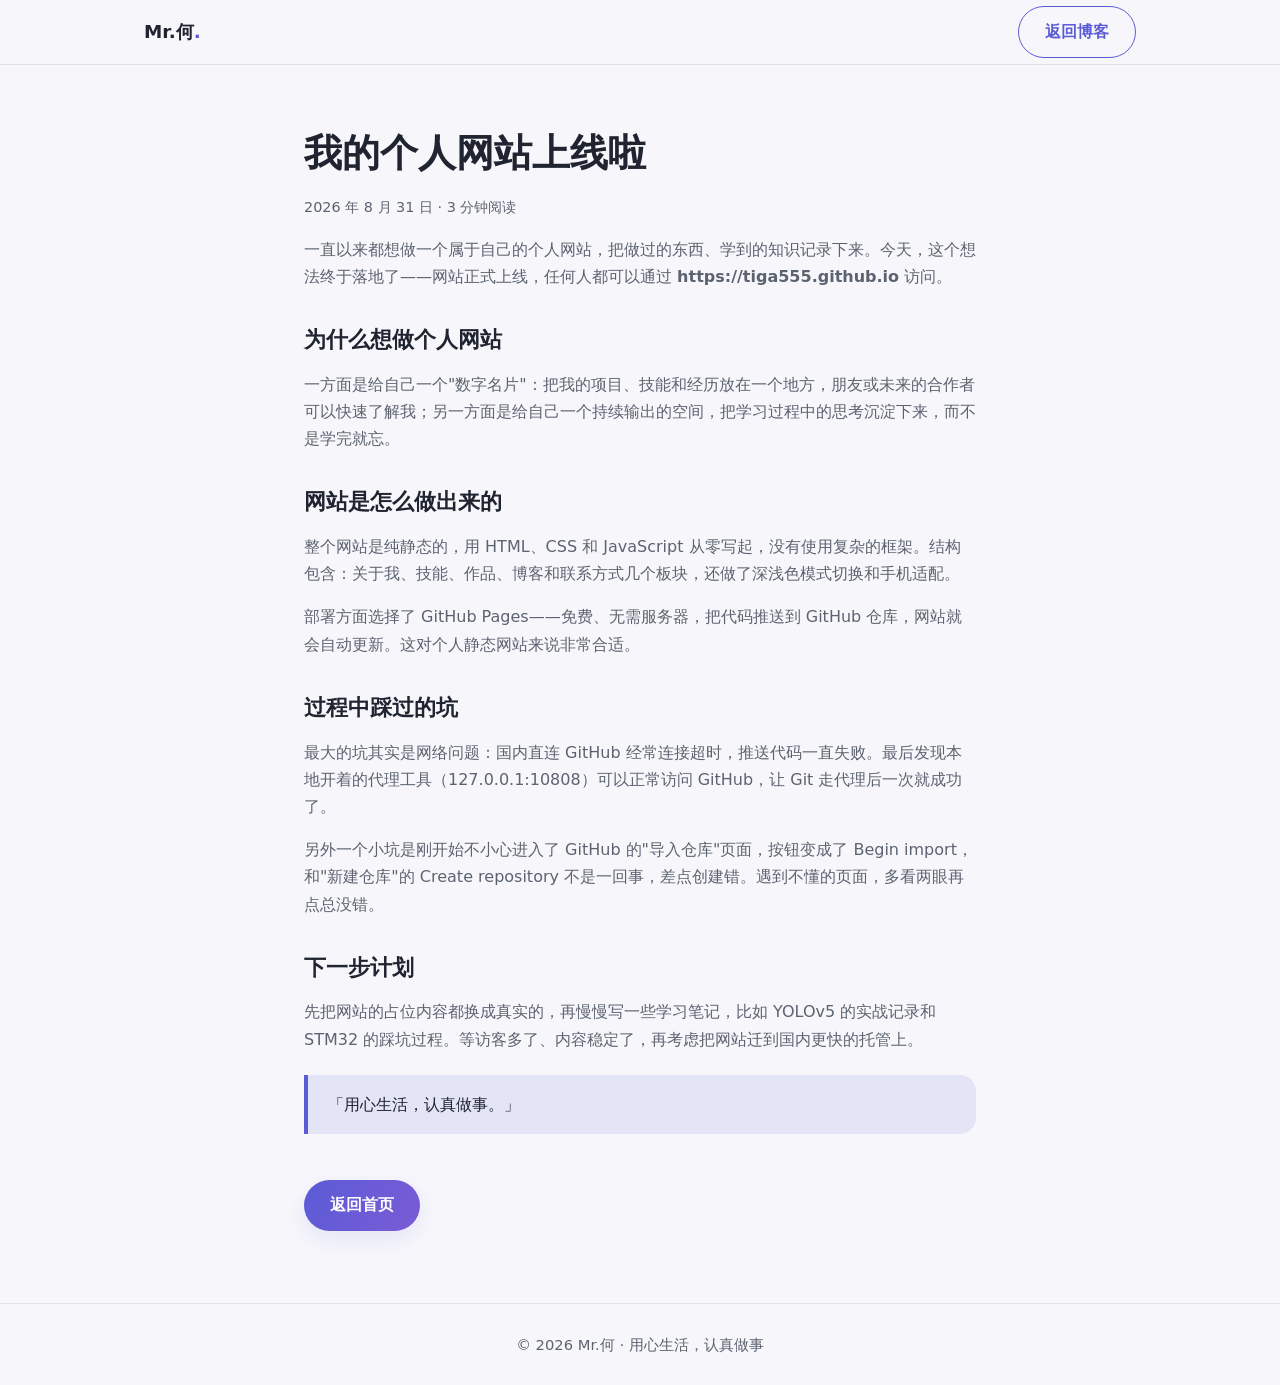
==== posts/my-website-launch.html @ 85632882 "美化网站：添加头像、项目封面、首篇博客，优化技能/作品/联系板块" ====
<!DOCTYPE html>
<html lang="zh-CN">
<head>
  <meta charset="UTF-8">
  <meta name="viewport" content="width=device-width, initial-scale=1.0">
  <title>我的个人网站上线啦 | Mr.何</title>
  <meta name="description" content="从零搭建个人网站并部署到 GitHub Pages 的过程记录。">
  <link rel="stylesheet" href="../css/style.css">
  <link rel="icon" href="data:image/svg+xml,<svg xmlns='http://www.w3.org/2000/svg' viewBox='0 0 100 100'><text y='.9em' font-size='90'>✦</text></svg>">
</head>
<body>

  <header class="site-header">
    <nav class="nav container" aria-label="主导航">
      <a class="nav-brand" href="../index.html">Mr.何<span class="nav-brand-dot">.</span></a>
      <a class="btn btn-ghost" href="../index.html#blog">返回博客</a>
    </nav>
  </header>

  <main>
    <article class="post-article container">
      <h1>我的个人网站上线啦</h1>
      <p class="post-meta">2026 年 8 月 31 日 · 3 分钟阅读</p>

      <p>一直以来都想做一个属于自己的个人网站，把做过的东西、学到的知识记录下来。今天，这个想法终于落地了——网站正式上线，任何人都可以通过 <strong>https://tiga555.github.io</strong> 访问。</p>

      <h2>为什么想做个人网站</h2>
      <p>一方面是给自己一个"数字名片"：把我的项目、技能和经历放在一个地方，朋友或未来的合作者可以快速了解我；另一方面是给自己一个持续输出的空间，把学习过程中的思考沉淀下来，而不是学完就忘。</p>

      <h2>网站是怎么做出来的</h2>
      <p>整个网站是纯静态的，用 HTML、CSS 和 JavaScript 从零写起，没有使用复杂的框架。结构包含：关于我、技能、作品、博客和联系方式几个板块，还做了深浅色模式切换和手机适配。</p>
      <p>部署方面选择了 GitHub Pages——免费、无需服务器，把代码推送到 GitHub 仓库，网站就会自动更新。这对个人静态网站来说非常合适。</p>

      <h2>过程中踩过的坑</h2>
      <p>最大的坑其实是网络问题：国内直连 GitHub 经常连接超时，推送代码一直失败。最后发现本地开着的代理工具（127.0.0.1:10808）可以正常访问 GitHub，让 Git 走代理后一次就成功了。</p>
      <p>另外一个小坑是刚开始不小心进入了 GitHub 的"导入仓库"页面，按钮变成了 Begin import，和"新建仓库"的 Create repository 不是一回事，差点创建错。遇到不懂的页面，多看两眼再点总没错。</p>

      <h2>下一步计划</h2>
      <p>先把网站的占位内容都换成真实的，再慢慢写一些学习笔记，比如 YOLOv5 的实战记录和 STM32 的踩坑过程。等访客多了、内容稳定了，再考虑把网站迁到国内更快的托管上。</p>

      <blockquote>「用心生活，认真做事。」</blockquote>

      <a class="btn btn-primary" href="../index.html">返回首页</a>
    </article>
  </main>

  <footer class="site-footer">
    <div class="container">
      <p>© 2026 Mr.何 · 用心生活，认真做事</p>
    </div>
  </footer>

</body>
</html>
---- css/style.css ----
:root {
  --bg: #f7f7fb;
  --bg-alt: #ffffff;
  --surface: #ffffff;
  --text: #1f2430;
  --text-muted: #5c6370;
  --primary: #5b5bd6;
  --primary-strong: #4343b3;
  --primary-soft: rgba(91, 91, 214, 0.12);
  --border: rgba(31, 36, 48, 0.1);
  --shadow: 0 10px 30px rgba(31, 36, 48, 0.08);
  --radius: 16px;
  --container: 1040px;
}

[data-theme="dark"] {
  --bg: #11131a;
  --bg-alt: #171a23;
  --surface: #1c202b;
  --text: #eef0f6;
  --text-muted: #a5adbe;
  --primary: #8b8bff;
  --primary-strong: #a6a6ff;
  --primary-soft: rgba(139, 139, 255, 0.16);
  --border: rgba(238, 240, 246, 0.1);
  --shadow: 0 10px 30px rgba(0, 0, 0, 0.35);
}

* {
  margin: 0;
  padding: 0;
  box-sizing: border-box;
}

html {
  scroll-behavior: smooth;
  scroll-padding-top: 76px;
}

body {
  font-family: "PingFang SC", "Microsoft YaHei", "Hiragino Sans GB", "Noto Sans SC", system-ui, -apple-system, sans-serif;
  background: var(--bg);
  color: var(--text);
  line-height: 1.7;
  transition: background 0.3s ease, color 0.3s ease;
}

.container {
  max-width: var(--container);
  margin: 0 auto;
  padding: 0 24px;
}

a {
  color: var(--primary);
  text-decoration: none;
}

a:hover {
  color: var(--primary-strong);
}

/* ---------- 顶部导航 ---------- */
.site-header {
  position: fixed;
  top: 0;
  left: 0;
  right: 0;
  z-index: 100;
  background: color-mix(in srgb, var(--bg) 82%, transparent);
  backdrop-filter: blur(12px);
  -webkit-backdrop-filter: blur(12px);
  border-bottom: 1px solid var(--border);
}

.nav {
  display: flex;
  align-items: center;
  gap: 24px;
  height: 64px;
}

.nav-brand {
  font-size: 1.15rem;
  font-weight: 700;
  color: var(--text);
  margin-right: auto;
}

.nav-brand-dot {
  color: var(--primary);
}

.nav-links {
  display: flex;
  list-style: none;
  gap: 26px;
}

.nav-links a {
  color: var(--text-muted);
  font-size: 0.95rem;
  font-weight: 500;
}

.nav-links a:hover {
  color: var(--primary);
}

.theme-toggle,
.nav-toggle {
  border: 1px solid var(--border);
  background: var(--surface);
  color: var(--text);
  width: 40px;
  height: 40px;
  border-radius: 12px;
  cursor: pointer;
  font-size: 1.05rem;
  display: inline-flex;
  align-items: center;
  justify-content: center;
  transition: transform 0.2s ease, border-color 0.2s ease;
}

.theme-toggle {
  border: none;
  background: var(--primary-soft);
}

.theme-toggle:hover,
.nav-toggle:hover {
  transform: translateY(-1px);
  border-color: var(--primary);
}

.nav-toggle {
  display: none;
  flex-direction: column;
  gap: 4px;
}

.nav-toggle span {
  width: 18px;
  height: 2px;
  background: var(--text);
  border-radius: 2px;
  transition: transform 0.25s ease, opacity 0.25s ease;
}

.nav-toggle.open span:nth-child(1) {
  transform: translateY(6px) rotate(45deg);
}

.nav-toggle.open span:nth-child(2) {
  opacity: 0;
}

.nav-toggle.open span:nth-child(3) {
  transform: translateY(-6px) rotate(-45deg);
}

/* ---------- 首屏 ---------- */
.hero {
  min-height: 80vh;
  display: flex;
  align-items: center;
  justify-content: center;
  text-align: center;
  position: relative;
  overflow: hidden;
}

.hero::before {
  content: "";
  position: absolute;
  inset: 0;
  background:
    radial-gradient(600px 300px at 15% 20%, var(--primary-soft), transparent 70%),
    radial-gradient(700px 350px at 85% 75%, rgba(255, 170, 90, 0.12), transparent 70%);
  pointer-events: none;
}

.hero-inner {
  position: relative;
  padding-top: 100px;
}

.hero-avatar {
  width: 96px;
  height: 96px;
  margin: 0 auto 24px;
  border-radius: 50%;
  background: linear-gradient(135deg, var(--primary), #9a6fe0);
  color: #fff;
  font-size: 1.6rem;
  font-weight: 700;
  display: flex;
  align-items: center;
  justify-content: center;
  box-shadow: 0 12px 32px var(--primary-soft);
}

.hero-hello {
  color: var(--text-muted);
  font-size: 1.05rem;
}

.hero-name {
  font-size: clamp(2.4rem, 7vw, 4.2rem);
  font-weight: 800;
  letter-spacing: 0.02em;
  margin: 8px 0 16px;
  background: linear-gradient(120deg, var(--primary), #c06fe0);
  -webkit-background-clip: text;
  background-clip: text;
  color: transparent;
}

.hero-tagline {
  max-width: 560px;
  margin: 0 auto 32px;
  color: var(--text-muted);
  font-size: 1.08rem;
  min-height: 2.4em;
}

.hero-actions {
  display: flex;
  gap: 14px;
  justify-content: center;
  flex-wrap: wrap;
}

/* ---------- 通用按钮 ---------- */
.btn {
  display: inline-block;
  padding: 12px 26px;
  border-radius: 999px;
  font-weight: 600;
  font-size: 0.98rem;
  border: none;
  cursor: pointer;
  transition: transform 0.2s ease, box-shadow 0.2s ease, background 0.2s ease;
}

.btn:hover {
  transform: translateY(-2px);
}

.btn-primary {
  background: linear-gradient(120deg, var(--primary), #7b5bd6);
  color: #fff;
  box-shadow: 0 8px 24px var(--primary-soft);
}

.btn-primary:hover {
  color: #fff;
  box-shadow: 0 12px 30px var(--primary-soft);
}

.btn-ghost {
  background: transparent;
  color: var(--primary);
  border: 1.5px solid var(--primary);
}

/* ---------- 通用章节 ---------- */
.section {
  padding: 90px 0;
}

.section-alt {
  background: var(--bg-alt);
  border-top: 1px solid var(--border);
  border-bottom: 1px solid var(--border);
}

.section-title {
  font-size: clamp(1.7rem, 4vw, 2.2rem);
  font-weight: 800;
  text-align: center;
  margin-bottom: 12px;
}

.section-subtitle {
  text-align: center;
  color: var(--text-muted);
  max-width: 560px;
  margin: 0 auto 48px;
}

/* ---------- 关于 ---------- */
.about-grid {
  display: grid;
  grid-template-columns: 280px 1fr;
  gap: 48px;
  align-items: start;
}

.about-photo {
  width: 220px;
  aspect-ratio: 1 / 1;
  border-radius: 50%;
  background: linear-gradient(150deg, var(--primary), #9a6fe0);
  border: none;
  display: flex;
  flex-direction: column;
  align-items: center;
  justify-content: center;
  color: #fff;
  gap: 10px;
  box-shadow: 0 16px 40px var(--primary-soft);
}

.about-photo-letter {
  font-size: 4.6rem;
  font-weight: 800;
  line-height: 1;
}

.about-photo-name {
  font-size: 1rem;
  opacity: 0.9;
  letter-spacing: 0.08em;
}

.about-text p {
  margin-bottom: 14px;
  color: var(--text-muted);
}

.about-text blockquote {
  margin: 18px 0;
  padding: 16px 20px;
  border-left: 4px solid var(--primary);
  background: var(--primary-soft);
  border-radius: 0 var(--radius) var(--radius) 0;
  color: var(--text);
  font-style: italic;
}

.about-facts {
  list-style: none;
  margin-top: 20px;
  display: grid;
  gap: 10px;
}

.about-facts li {
  color: var(--text-muted);
}

.about-facts strong {
  color: var(--text);
}

/* ---------- 技能 ---------- */
.skills-grid {
  display: grid;
  grid-template-columns: repeat(auto-fit, minmax(220px, 1fr));
  gap: 20px;
}

.skill-card {
  background: var(--surface);
  border: 1px solid var(--border);
  border-radius: var(--radius);
  padding: 24px;
  box-shadow: var(--shadow);
}

.skill-head {
  display: flex;
  align-items: center;
  justify-content: space-between;
  gap: 12px;
  margin-bottom: 16px;
}

.skill-head h3 {
  font-size: 1.02rem;
  margin: 0;
}

.skill-level {
  font-size: 0.78rem;
  color: var(--primary);
  background: var(--primary-soft);
  padding: 3px 10px;
  border-radius: 999px;
  white-space: nowrap;
}

.skill-bar {
  height: 10px;
  background: var(--primary-soft);
  border-radius: 999px;
  overflow: hidden;
}

.skill-bar span {
  display: block;
  height: 100%;
  width: var(--p);
  background: linear-gradient(90deg, var(--primary), #9a6fe0);
  border-radius: 999px;
  transition: width 0.8s ease;
}

/* ---------- 卡片（作品 / 博客） ---------- */
.card-grid {
  display: grid;
  grid-template-columns: repeat(auto-fit, minmax(280px, 1fr));
  gap: 24px;
}

.card {
  background: var(--surface);
  border: 1px solid var(--border);
  border-radius: var(--radius);
  overflow: hidden;
  box-shadow: var(--shadow);
  transition: transform 0.25s ease, box-shadow 0.25s ease;
}

.card:hover {
  transform: translateY(-5px);
  box-shadow: 0 18px 40px var(--shadow);
}

.card-thumb {
  aspect-ratio: 16 / 9;
  background:
    linear-gradient(135deg, var(--primary-soft), transparent),
    repeating-linear-gradient(45deg, var(--primary-soft) 0 12px, transparent 12px 24px);
  display: flex;
  align-items: center;
  justify-content: center;
  color: var(--text-muted);
  font-size: 0.9rem;
}

.card-thumb img,
.card-thumb video {
  width: 100%;
  height: 100%;
  object-fit: cover;
  display: block;
  background: #000;
}

.card-video-cover {
  position: relative;
  flex-direction: column;
  gap: 12px;
  background: linear-gradient(135deg, var(--primary), #9a6fe0 60%, #c06fe0);
  cursor: pointer;
  overflow: hidden;
  color: #fff;
}

.card-video-cover video {
  position: absolute;
  inset: 0;
  object-fit: contain;
  opacity: 0;
  pointer-events: none;
  transition: opacity 0.3s ease;
}

.card-video-cover.playing video {
  opacity: 1;
  pointer-events: auto;
}

.card-video-cover.playing .play-icon,
.card-video-cover.playing .play-label {
  display: none;
}

.card-link-cover {
  flex-direction: column;
  gap: 8px;
  color: #fff;
  background: linear-gradient(135deg, #16a3b8, #4f8fe0 60%, #6a5bd6);
  text-decoration: none;
}

.card-link-cover:hover {
  color: #fff;
}

.card-link-cover:hover .link-icon {
  transform: translate(2px, -2px);
}

.link-icon {
  font-size: 2.2rem;
  font-weight: 700;
  line-height: 1;
  transition: transform 0.2s ease;
}

.link-domain {
  font-size: 1.05rem;
  font-weight: 700;
  letter-spacing: 0.02em;
}

.link-hint {
  font-size: 0.85rem;
  opacity: 0.88;
}

.play-icon {
  width: 58px;
  height: 58px;
  border-radius: 50%;
  background: rgba(255, 255, 255, 0.92);
  color: var(--primary);
  display: flex;
  align-items: center;
  justify-content: center;
  font-size: 1.35rem;
  padding-left: 4px;
  box-shadow: 0 10px 28px rgba(0, 0, 0, 0.28);
  transition: transform 0.2s ease;
}

.card-video-cover:hover .play-icon {
  transform: scale(1.08);
}

.play-label {
  font-size: 0.9rem;
  font-weight: 600;
  text-shadow: 0 1px 6px rgba(0, 0, 0, 0.25);
}

.card-pending {
  background: color-mix(in srgb, var(--surface) 55%, transparent);
  border-style: dashed;
  box-shadow: var(--shadow);
}

.card-pending .card-meta {
  color: var(--text-muted) !important;
}

.card-body {
  padding: 22px;
}

.card-body h3 {
  font-size: 1.12rem;
  margin-bottom: 8px;
}

.card-body p {
  color: var(--text-muted);
  font-size: 0.95rem;
  margin-bottom: 14px;
}

.card-meta {
  font-size: 0.82rem !important;
  color: var(--primary) !important;
  margin-bottom: 6px !important;
}

.card-link {
  font-weight: 600;
  font-size: 0.95rem;
}

/* ---------- 联系 ---------- */
.contact-wrap {
  max-width: 640px;
}

.contact-form {
  display: grid;
  gap: 16px;
  margin-bottom: 36px;
}

.form-row {
  display: grid;
  gap: 6px;
}

.form-row label {
  font-size: 0.9rem;
  font-weight: 600;
}

.form-row input,
.form-row textarea {
  padding: 12px 14px;
  border-radius: 12px;
  border: 1px solid var(--border);
  background: var(--surface);
  color: var(--text);
  font: inherit;
  resize: vertical;
}

.form-row input:focus,
.form-row textarea:focus {
  outline: none;
  border-color: var(--primary);
  box-shadow: 0 0 0 3px var(--primary-soft);
}

.contact-form .btn {
  justify-self: start;
}

.form-tip {
  font-size: 0.92rem;
  color: var(--primary);
  font-weight: 500;
}

.contact-links {
  display: flex;
  flex-direction: column;
  gap: 8px;
}

.contact-tag {
  display: inline-block;
  min-width: 58px;
  margin-right: 10px;
  padding: 2px 10px;
  border-radius: 999px;
  background: var(--primary-soft);
  color: var(--primary);
  font-size: 0.8rem;
  font-weight: 600;
  text-align: center;
}

.contact-link {
  color: var(--text-muted);
  font-size: 0.98rem;
  display: inline-flex;
  align-items: center;
}

.contact-link:hover {
  color: var(--primary);
}

/* ---------- 文章页 ---------- */
.post-article {
  max-width: 720px;
  margin: 0 auto;
  padding: 120px 24px 72px;
}

.post-article h1 {
  font-size: clamp(1.8rem, 4vw, 2.4rem);
  font-weight: 800;
  margin-bottom: 10px;
}

.post-meta {
  color: var(--text-muted);
  font-size: 0.9rem;
  margin-bottom: 36px;
}

.post-article h2 {
  font-size: 1.35rem;
  margin: 32px 0 12px;
}

.post-article p {
  color: var(--text-muted);
  margin-bottom: 16px;
}

.post-article blockquote {
  margin: 22px 0;
  padding: 16px 20px;
  border-left: 4px solid var(--primary);
  background: var(--primary-soft);
  border-radius: 0 var(--radius) var(--radius) 0;
}

.post-article .btn {
  margin-top: 24px;
}

/* ---------- 页脚 ---------- */
.site-footer {
  border-top: 1px solid var(--border);
  padding: 28px 0;
  text-align: center;
  color: var(--text-muted);
  font-size: 0.92rem;
}

/* ---------- 响应式 ---------- */
@media (max-width: 760px) {
  .nav-toggle {
    display: inline-flex;
  }

  .nav-links {
    position: absolute;
    top: 64px;
    left: 0;
    right: 0;
    flex-direction: column;
    gap: 0;
    background: var(--bg);
    border-bottom: 1px solid var(--border);
    display: none;
    padding: 8px 24px 16px;
  }

  .nav-links.open {
    display: flex;
  }

  .nav-links li a {
    display: block;
    padding: 12px 0;
  }

  .about-grid {
    grid-template-columns: 1fr;
  }

  .about-photo {
    margin: 0 auto;
  }

  .section {
    padding: 64px 0;
  }
}

/* 滚动进入动画 */
.reveal {
  opacity: 0;
  transform: translateY(24px);
  transition: opacity 0.6s ease, transform 0.6s ease;
}

.reveal.visible {
  opacity: 1;
  transform: none;
}
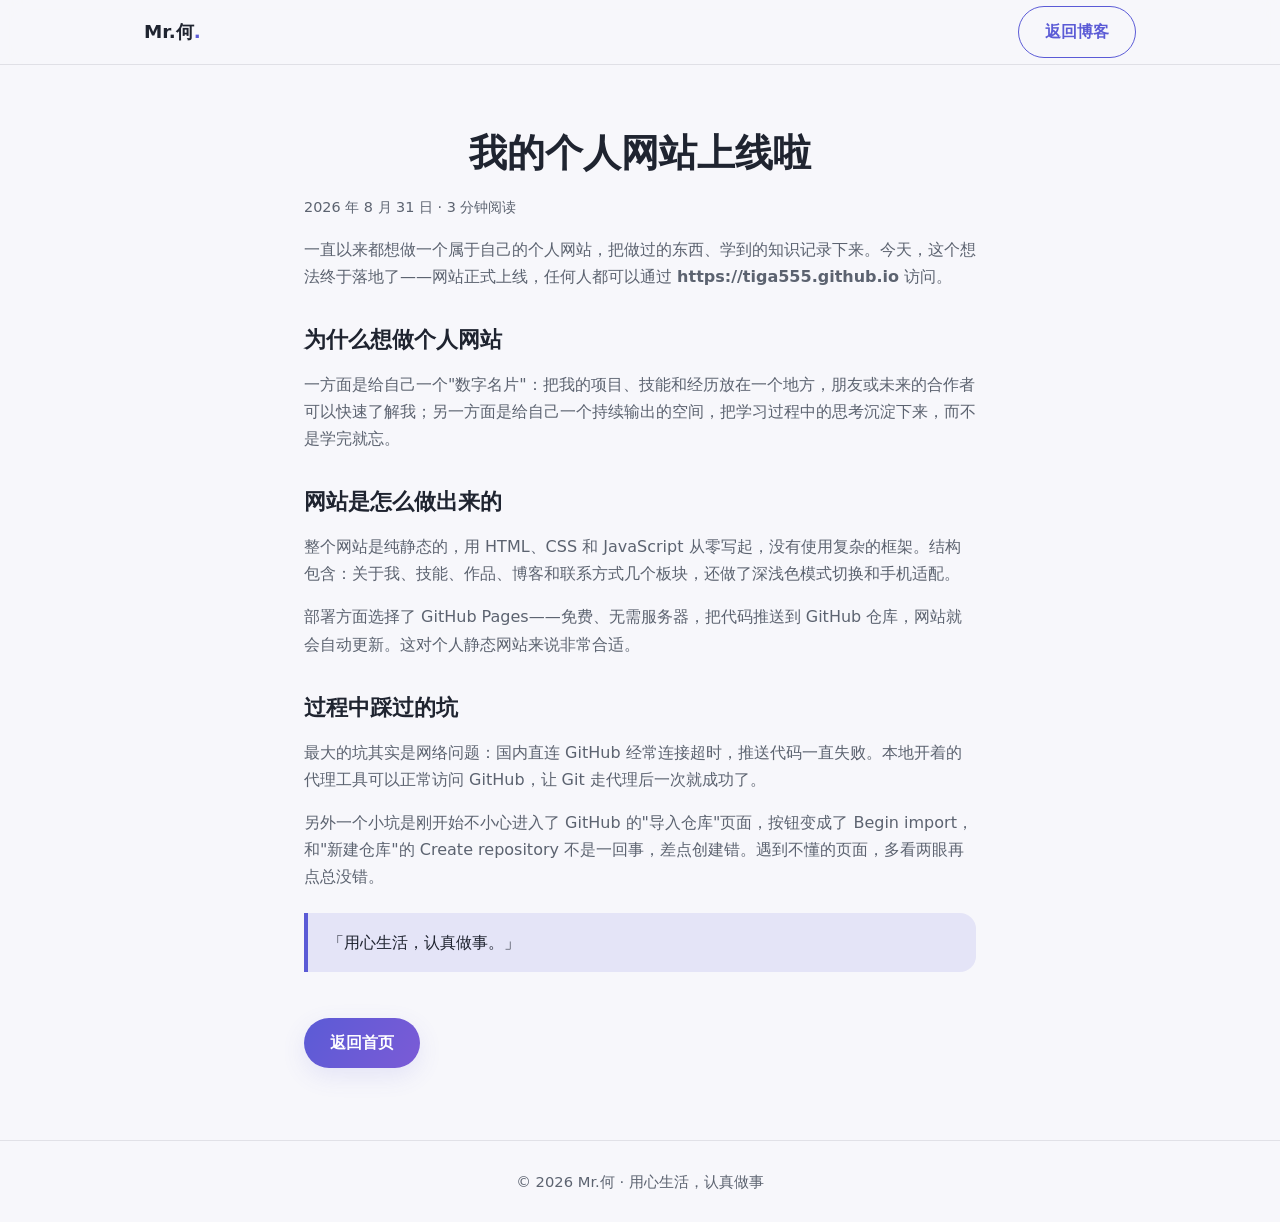
==== commit fc5eb363: "新增 YOLOv5 鱼类检测文章与演示视频（转码为 H.264），修复文章页视频播放" ====
--- a/posts/my-website-launch.html
+++ b/posts/my-website-launch.html
@@ -32,12 +32,8 @@
       <p>部署方面选择了 GitHub Pages——免费、无需服务器，把代码推送到 GitHub 仓库，网站就会自动更新。这对个人静态网站来说非常合适。</p>
 
       <h2>过程中踩过的坑</h2>
-      <p>最大的坑其实是网络问题：国内直连 GitHub 经常连接超时，推送代码一直失败。最后发现本地开着的代理工具（127.0.0.1:10808）可以正常访问 GitHub，让 Git 走代理后一次就成功了。</p>
+      <p>最大的坑其实是网络问题：国内直连 GitHub 经常连接超时，推送代码一直失败。本地开着的代理工具可以正常访问 GitHub，让 Git 走代理后一次就成功了。</p>
       <p>另外一个小坑是刚开始不小心进入了 GitHub 的"导入仓库"页面，按钮变成了 Begin import，和"新建仓库"的 Create repository 不是一回事，差点创建错。遇到不懂的页面，多看两眼再点总没错。</p>
-
-      <h2>下一步计划</h2>
-      <p>先把网站的占位内容都换成真实的，再慢慢写一些学习笔记，比如 YOLOv5 的实战记录和 STM32 的踩坑过程。等访客多了、内容稳定了，再考虑把网站迁到国内更快的托管上。</p>
-
       <blockquote>「用心生活，认真做事。」</blockquote>
 
       <a class="btn btn-primary" href="../index.html">返回首页</a>
--- a/css/style.css
+++ b/css/style.css
@@ -664,6 +664,7 @@
   font-size: clamp(1.8rem, 4vw, 2.4rem);
   font-weight: 800;
   margin-bottom: 10px;
+  text-align: center;
 }
 
 .post-meta {
@@ -680,6 +681,15 @@
 .post-article p {
   color: var(--text-muted);
   margin-bottom: 16px;
+}
+
+.post-article img {
+  max-width: 100%;
+  height: auto;
+  border-radius: 12px;
+  margin: 24px auto;
+  display: block;
+  box-shadow: var(--shadow);
 }
 
 .post-article blockquote {
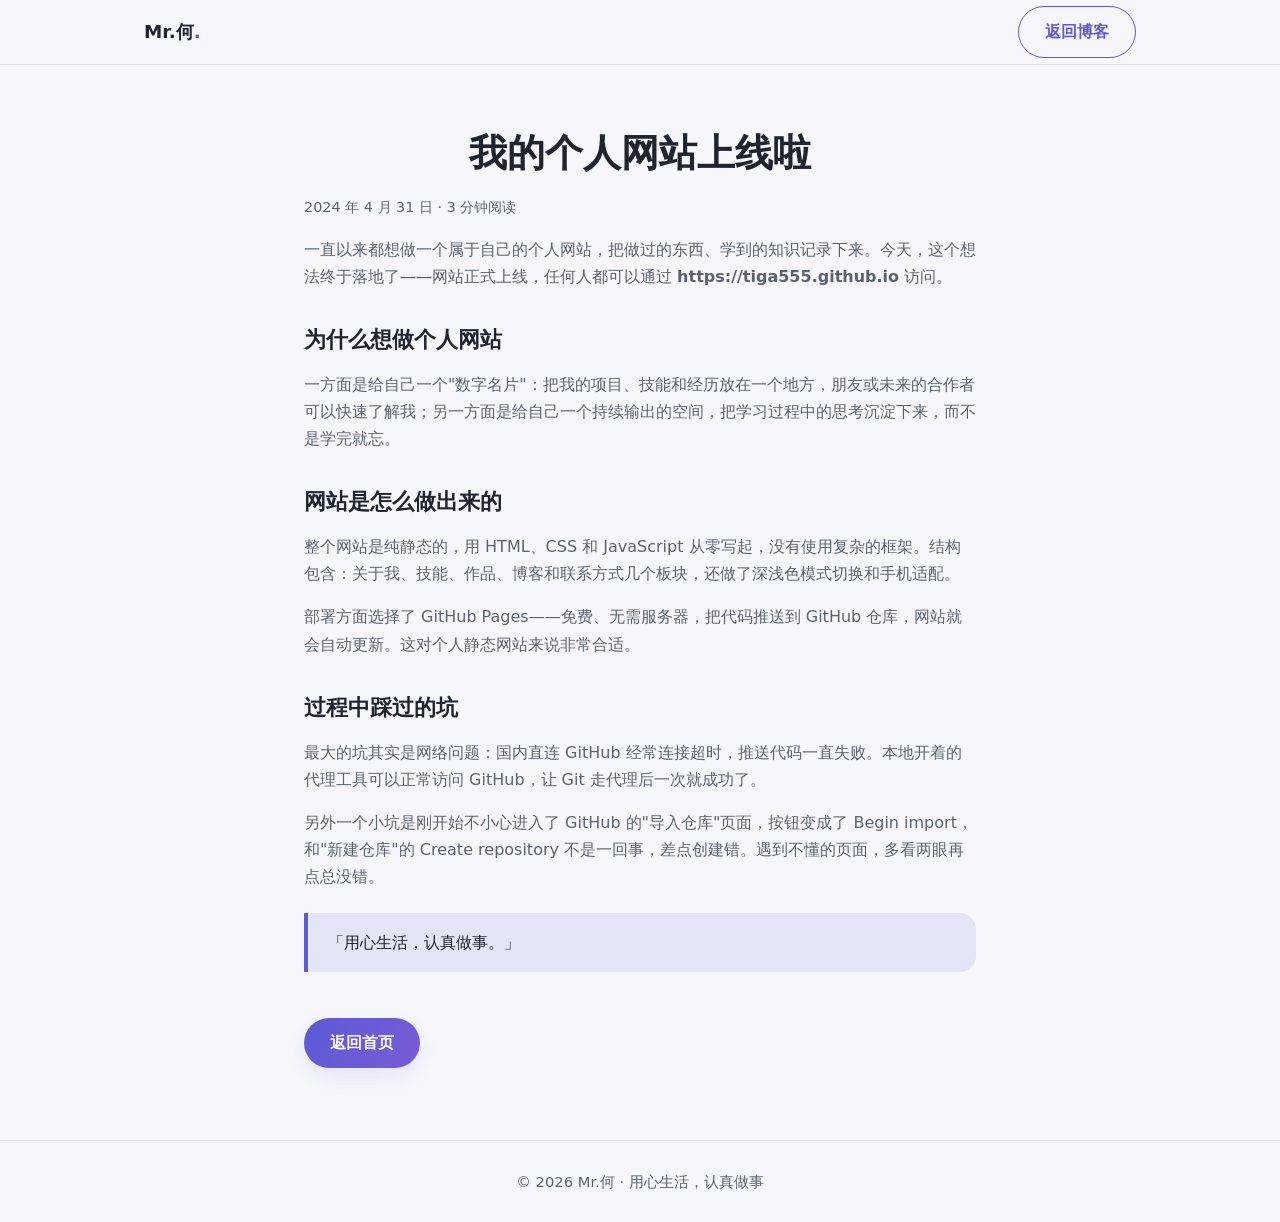
==== commit e229eea2: "更新网站内容" ====
--- a/posts/my-website-launch.html
+++ b/posts/my-website-launch.html
@@ -20,7 +20,7 @@
   <main>
     <article class="post-article container">
       <h1>我的个人网站上线啦</h1>
-      <p class="post-meta">2026 年 8 月 31 日 · 3 分钟阅读</p>
+      <p class="post-meta">2024 年 4 月 31 日 · 3 分钟阅读</p>
 
       <p>一直以来都想做一个属于自己的个人网站，把做过的东西、学到的知识记录下来。今天，这个想法终于落地了——网站正式上线，任何人都可以通过 <strong>https://tiga555.github.io</strong> 访问。</p>
 
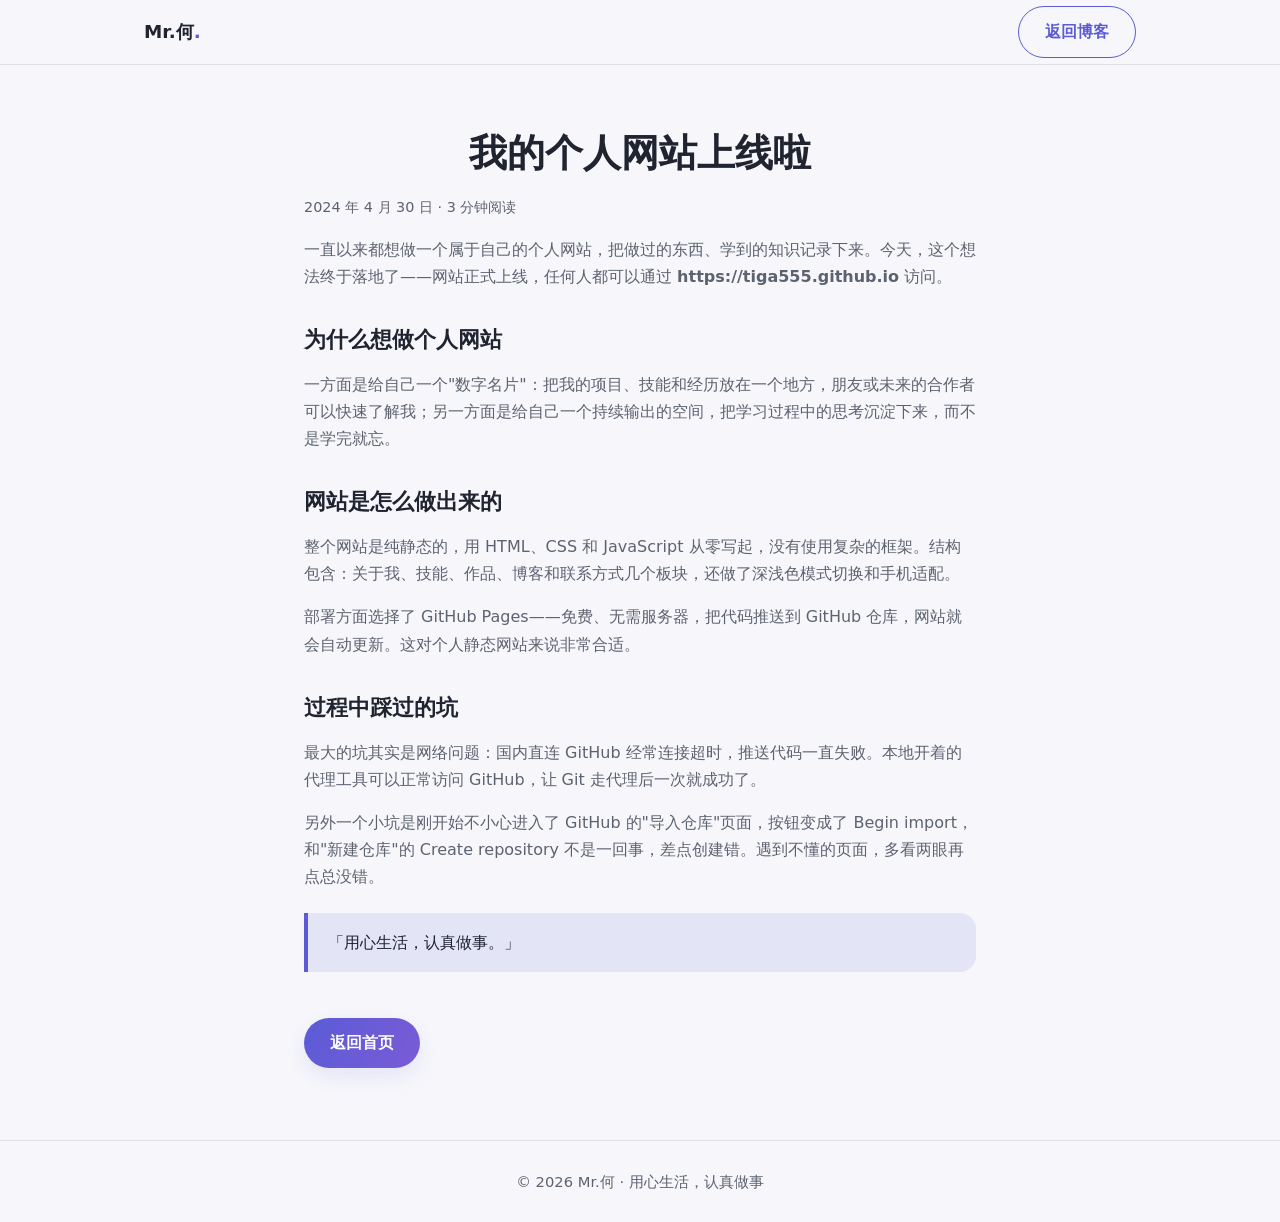
==== commit a8379fe2: "更新网站内容" ====
--- a/posts/my-website-launch.html
+++ b/posts/my-website-launch.html
@@ -20,7 +20,7 @@
   <main>
     <article class="post-article container">
       <h1>我的个人网站上线啦</h1>
-      <p class="post-meta">2024 年 4 月 31 日 · 3 分钟阅读</p>
+      <p class="post-meta">2024 年 4 月 30 日 · 3 分钟阅读</p>
 
       <p>一直以来都想做一个属于自己的个人网站，把做过的东西、学到的知识记录下来。今天，这个想法终于落地了——网站正式上线，任何人都可以通过 <strong>https://tiga555.github.io</strong> 访问。</p>
 
